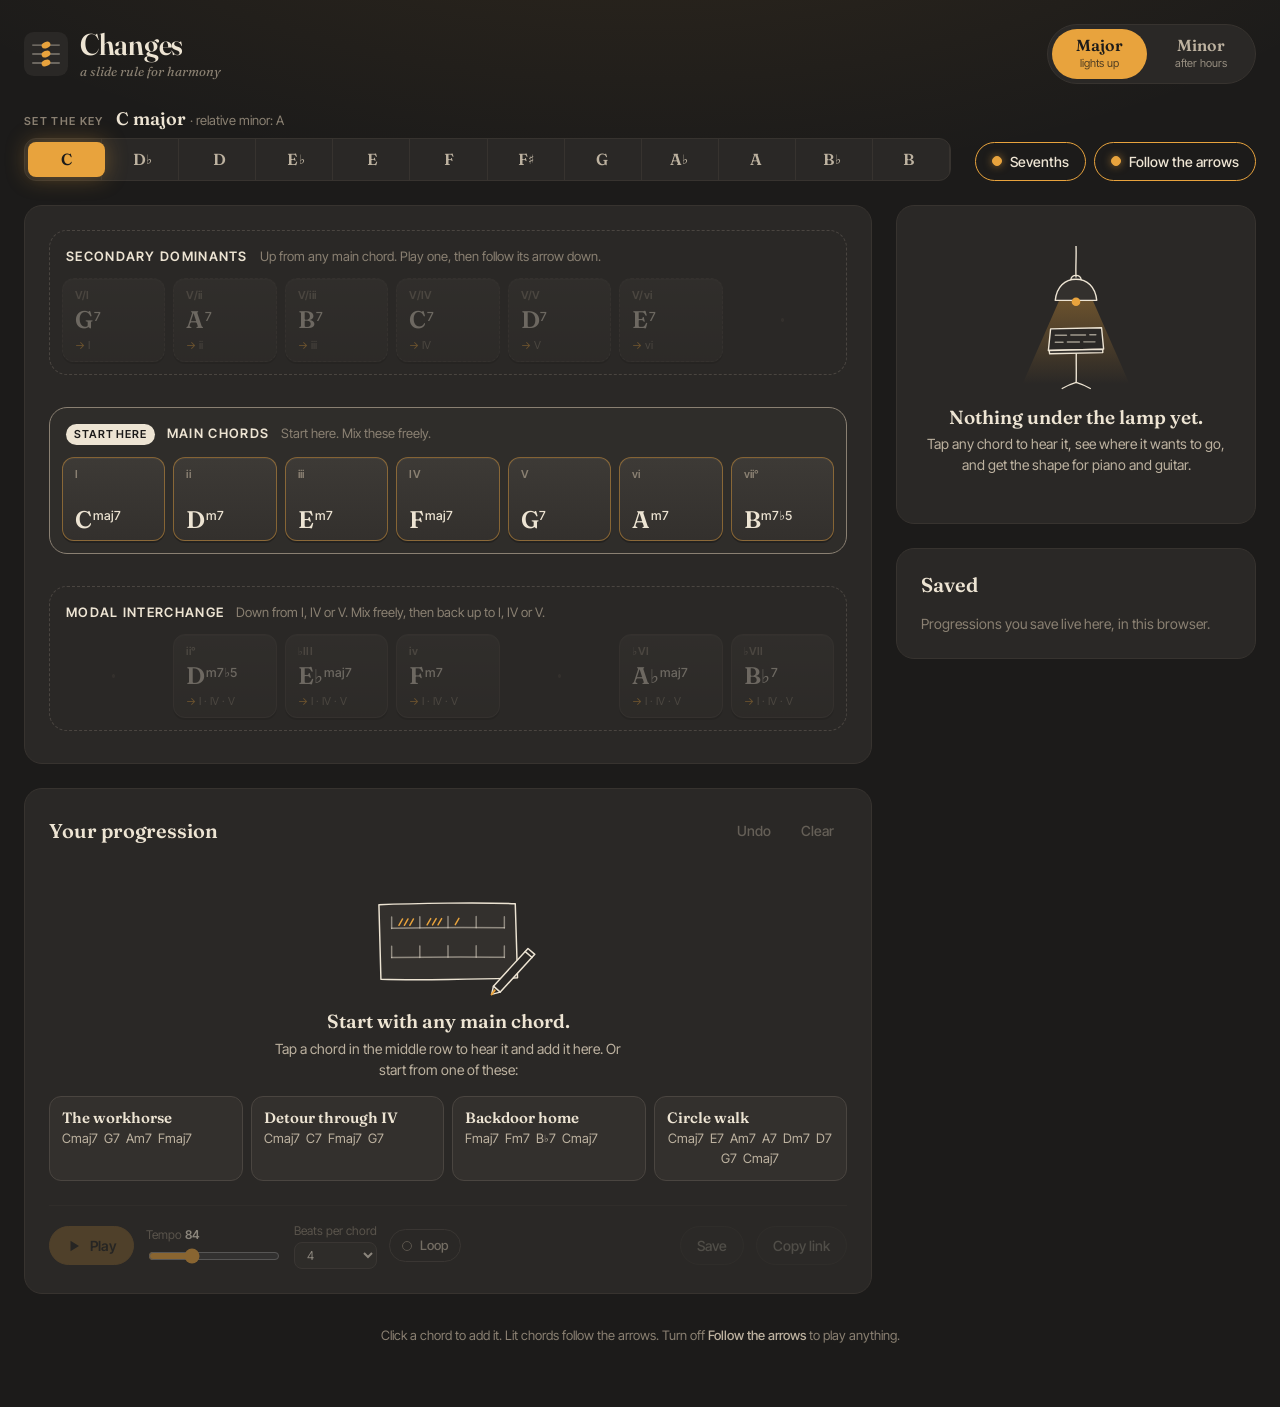
==== index.html @ 63b9fb5c "Add Changes chord progression app" ====
<!doctype html>
<html lang="en">
<head>
  <meta charset="utf-8">
  <meta name="viewport" content="width=device-width, initial-scale=1">
  <title>Changes · chord progression finder</title>
  <meta name="description" content="Pick a key, start from the main chords, and follow the arrows into secondary dominants, borrowed chords, diminished passing chords and the Neapolitan.">
  <meta name="theme-color" content="#1C1B1A">
  <meta property="og:title" content="Changes · chord progression finder">
  <meta property="og:description" content="A slide rule for harmony. Pick a key, follow the arrows, hear the progression.">
  <meta property="og:type" content="website">
  <meta property="og:image" content="icons/icon-512.png">
  <link rel="icon" href="icons/favicon.svg" type="image/svg+xml">
  <link rel="icon" href="icons/favicon-32.png" sizes="32x32" type="image/png">
  <link rel="apple-touch-icon" href="icons/apple-touch-icon.png">
  <link rel="manifest" href="manifest.webmanifest">
  <link rel="preconnect" href="https://fonts.googleapis.com">
  <link rel="preconnect" href="https://fonts.gstatic.com" crossorigin>
  <link href="https://fonts.googleapis.com/css2?family=Fraunces:opsz,wght@9..144,400;9..144,600;9..144,700&family=Inter+Tight:wght@400;500;600&display=swap" rel="stylesheet">
  <link rel="stylesheet" href="styles.css">
</head>
<body>
  <a class="skip" href="#board">Skip to the chord board</a>

  <div class="app">
    <header class="top">
      <a class="brand" href="./" aria-label="Changes, home">
        <svg class="brand-mark" viewBox="0 0 64 64" aria-hidden="true">
          <rect width="64" height="64" rx="14" fill="var(--surface)"/>
          <path d="M12 19H52M12 32H52M12 45H52" stroke="var(--ink)" stroke-width="2" opacity=".45"/>
          <g fill="var(--accent)">
            <ellipse cx="32" cy="45" rx="6.6" ry="4.6" transform="rotate(-22 32 45)"/>
            <ellipse cx="32" cy="32" rx="6.6" ry="4.6" transform="rotate(-22 32 32)"/>
            <ellipse cx="32" cy="19" rx="6.6" ry="4.6" transform="rotate(-22 32 19)"/>
          </g>
        </svg>
        <span class="brand-text">
          <span class="brand-name">Changes</span>
          <span class="brand-tag">a slide rule for harmony</span>
        </span>
      </a>

      <div class="mode" role="radiogroup" aria-label="Mode" id="modeSwitch">
        <button class="mode-btn" role="radio" data-mode="major">
          <span class="mode-name">Major</span><span class="mode-sub">lights up</span>
        </button>
        <button class="mode-btn" role="radio" data-mode="minor">
          <span class="mode-name">Minor</span><span class="mode-sub">after hours</span>
        </button>
      </div>
    </header>

    <section class="controls" aria-label="Key and options">
      <div class="keybar">
        <div class="keybar-head">
          <span class="eyebrow">Set the key</span>
          <span class="key-now" id="keyNow"></span>
        </div>
        <div class="keystrip" id="keyStrip" role="radiogroup" aria-label="Key"></div>
      </div>
      <div class="toggles">
        <button class="toggle" id="optSevenths" aria-pressed="true">
          <span class="toggle-dot" aria-hidden="true"></span>Sevenths
        </button>
        <button class="toggle" id="optGuided" aria-pressed="true">
          <span class="toggle-dot" aria-hidden="true"></span>Follow the arrows
        </button>
      </div>
    </section>

    <main class="layout">
      <div class="col-main">
        <section class="card board-card" aria-labelledby="boardTitle">
          <h2 class="sr-only" id="boardTitle">Chord board</h2>
          <div class="board" id="board" tabindex="-1">
            <div class="lanes" id="lanes"></div>
            <svg class="arrows" id="arrows" aria-hidden="true">
              <defs>
                <marker id="head" viewBox="0 0 10 10" refX="8" refY="5" markerWidth="7" markerHeight="7" orient="auto-start-reverse">
                  <path d="M1 1.5 L8.5 5 L1 8.5" fill="none" stroke="context-stroke" stroke-width="1.6" stroke-linecap="round" stroke-linejoin="round"/>
                </marker>
              </defs>
              <g id="arrowPaths"></g>
            </svg>
          </div>
        </section>

        <section class="card prog-card" aria-labelledby="progTitle">
          <div class="card-head">
            <h2 class="card-title" id="progTitle">Your progression</h2>
            <div class="prog-tools">
              <button class="btn btn-quiet" id="undoBtn" type="button">Undo</button>
              <button class="btn btn-quiet" id="clearBtn" type="button">Clear</button>
            </div>
          </div>

          <ol class="prog" id="prog" aria-label="Chords in order"></ol>

          <div class="prog-empty" id="progEmpty">
            <svg class="spot" viewBox="0 0 220 120" aria-hidden="true">
              <g fill="none" stroke="var(--ink)" stroke-width="1.6" stroke-linecap="round" stroke-linejoin="round">
                <path d="M34 18.5 C70 16.8 150 15.6 184 17.4 L186.5 98.8 C150 100.6 70 101.4 36.2 100.4 Z" fill="var(--surface-2)"/>
                <path d="M48 44.2 C90 43.4 140 43.2 172 43.8" opacity=".5"/>
                <path d="M48 76.4 C90 75.8 140 75.6 172 76.2" opacity=".5"/>
                <path d="M48 32 V44.5 M79 31.6 V44 M110 31.4 V43.8 M141 31.4 V43.8 M172 31.6 V44" opacity=".5"/>
                <path d="M48 64 V76.6 M79 63.8 V76.4 M110 63.6 V76.2 M141 63.6 V76.2 M172 63.8 V76.4" opacity=".5"/>
                <path d="M56 41 L60 34 M62 41 L66 34 M68 41 L72 34" stroke="var(--accent)"/>
                <path d="M87 40.6 L91 33.6 M93 40.6 L97 33.6 M99 40.6 L103 33.6" stroke="var(--accent)"/>
                <path d="M118 40.4 L122 33.4" stroke="var(--accent)"/>
                <path d="M160 108 L198 66.5 L205.5 73 L167.5 114.5 L158 117 Z" fill="var(--surface)"/>
                <path d="M160 108 L167.5 114.5 M195 70 L202.5 76.4"/>
                <path d="M158 117 L161.4 112.6" stroke="var(--accent)" stroke-width="2.2"/>
              </g>
            </svg>
            <p class="empty-title">Start with any main chord.</p>
            <p class="empty-copy">Tap a chord in the middle row to hear it and add it here. Or start from one of these:</p>
            <div class="examples" id="examples"></div>
          </div>

          <div class="transport" id="transport">
            <button class="btn btn-primary" id="playBtn" type="button" aria-pressed="false">
              <svg class="icon icon-play" viewBox="0 0 16 16" aria-hidden="true"><path d="M4.5 2.8 L13 8 L4.5 13.2 Z" fill="currentColor"/></svg>
              <svg class="icon icon-stop" viewBox="0 0 16 16" aria-hidden="true"><rect x="3.5" y="3.5" width="9" height="9" rx="1.5" fill="currentColor"/></svg>
              <span class="play-label">Play</span>
            </button>
            <label class="field field-tempo">
              <span class="field-label">Tempo <output id="tempoOut">84</output></span>
              <input type="range" id="tempo" min="50" max="160" step="2" value="84">
            </label>
            <label class="field">
              <span class="field-label">Beats per chord</span>
              <select id="beats">
                <option value="1">1</option>
                <option value="2">2</option>
                <option value="4" selected>4</option>
              </select>
            </label>
            <button class="toggle toggle-small" id="loopBtn" aria-pressed="false"><span class="toggle-dot" aria-hidden="true"></span>Loop</button>
            <span class="transport-spacer"></span>
            <button class="btn" id="saveBtn" type="button">Save</button>
            <button class="btn" id="shareBtn" type="button">Copy link</button>
          </div>

          <form class="saveform" id="saveForm" hidden>
            <label class="sr-only" for="saveName">Name this progression</label>
            <input id="saveName" type="text" maxlength="48" placeholder="Name it, like Verse idea" autocomplete="off">
            <button class="btn btn-primary" type="submit">Save it</button>
            <button class="btn btn-quiet" type="button" id="saveCancel">Cancel</button>
          </form>
        </section>
      </div>

      <aside class="col-side">
        <section class="card detail" id="detail" aria-live="polite" aria-labelledby="detailTitle">
          <h2 class="sr-only" id="detailTitle">Chord details</h2>
          <div class="detail-empty" id="detailEmpty">
            <svg class="spot spot-lamp" viewBox="0 0 220 170" aria-hidden="true">
              <defs>
                <linearGradient id="cone" x1="0" y1="0" x2="0" y2="1">
                  <stop offset="0" stop-color="var(--accent)" stop-opacity=".34"/>
                  <stop offset="1" stop-color="var(--accent)" stop-opacity="0"/>
                </linearGradient>
              </defs>
              <path d="M90.5 63 L48 160 H172 L129.5 63 Z" fill="url(#cone)"/>
              <g fill="none" stroke="var(--ink)" stroke-width="1.6" stroke-linecap="round" stroke-linejoin="round">
                <path d="M110 0 C110.6 12 109.4 24 110 36"/>
                <path d="M86 63 C87.5 47 97 38.5 110 38.5 C123 38.5 132.5 47 134 63 Z" fill="var(--surface-2)"/>
                <path d="M104 38.8 C104.5 35.6 106.8 34 110 34 C113.2 34 115.5 35.6 116 38.8"/>
                <path d="M78 121 L142 119.4 L139.6 94.6 L80.6 96 Z" fill="var(--surface)"/>
                <path d="M86 103.4 H99 M104 103 H121 M126 102.8 H133" opacity=".6"/>
                <path d="M86 111.4 H95 M100 111.2 H114 M119 111 H132" opacity=".6"/>
                <path d="M110.4 121 C110 133 110.6 146 110.2 158"/>
                <path d="M94 165 C100 161.6 105 159.6 110.2 158 C115.4 159.6 120.4 161.6 126.6 165"/>
                <path d="M79 121 L141 119.6 L141 123.4 L79.4 124.8 Z" fill="var(--surface-2)"/>
              </g>
              <circle cx="110" cy="64.5" r="5" fill="var(--accent)"/>
            </svg>
            <p class="empty-title">Nothing under the lamp yet.</p>
            <p class="empty-copy">Tap any chord to hear it, see where it wants to go, and get the shape for piano and guitar.</p>
          </div>
          <div class="detail-body" id="detailBody" hidden></div>
        </section>

        <section class="card saved" aria-labelledby="savedTitle">
          <div class="card-head">
            <h2 class="card-title" id="savedTitle">Saved</h2>
          </div>
          <ul class="saved-list" id="savedList"></ul>
          <p class="saved-empty" id="savedEmpty">Progressions you save live here, in this browser.</p>
        </section>
      </aside>
    </main>

    <footer class="foot">
      <p>Click a chord to add it. Lit chords follow the arrows. Turn off <em>Follow the arrows</em> to play anything.</p>
    </footer>
  </div>

  <div class="toast" id="toast" role="status" aria-live="polite" hidden>
    <span id="toastMsg"></span>
    <button class="toast-action" id="toastAction" type="button" hidden></button>
  </div>

  <script src="theory.js"></script>
  <script src="audio.js"></script>
  <script src="app.js"></script>
</body>
</html>
---- styles.css ----
/* Changes: Night Session. Charcoal, cream line work, one amber lamp. */

:root {
  --ground: #1C1B1A;
  --surface: #2A2826;
  --surface-2: #33302D;
  --surface-3: #3D3A36;
  --line: #4A4540;
  --line-soft: #37332F;
  --ink: #EDE4D3;
  --ink-2: #BDB2A0;
  --ink-3: #8A8072;
  --accent: #E8A33D;
  --accent-soft: rgba(232, 163, 61, 0.14);
  --accent-ink: #1C1B1A;
  --warn: #E07A55;

  --display: 'Fraunces', 'Iowan Old Style', Georgia, serif;
  --body: 'Inter Tight', system-ui, -apple-system, 'Segoe UI', sans-serif;

  --s1: 4px; --s2: 8px; --s3: 12px; --s4: 16px; --s5: 24px; --s6: 32px; --s7: 48px; --s8: 64px;
  --r-sm: 8px; --r-md: 12px; --r-lg: 18px;
  --ease: cubic-bezier(.2, .7, .2, 1);

  color-scheme: dark;
}

* { box-sizing: border-box; }
html { -webkit-text-size-adjust: 100%; }
body {
  margin: 0;
  min-height: 100vh;
  background:
    radial-gradient(1200px 520px at 50% -180px, rgba(232, 163, 61, 0.10), transparent 70%),
    var(--ground);
  color: var(--ink);
  font: 400 15px/1.5 var(--body);
  -webkit-font-smoothing: antialiased;
}

button, input, select { font: inherit; color: inherit; }
button { cursor: pointer; }
button:disabled { cursor: default; }
:focus-visible { outline: 2px solid var(--accent); outline-offset: 2px; }

.sr-only {
  position: absolute; width: 1px; height: 1px; padding: 0; margin: -1px;
  overflow: hidden; clip: rect(0 0 0 0); white-space: nowrap; border: 0;
}
.skip {
  position: absolute; left: var(--s4); top: -60px; z-index: 50;
  background: var(--accent); color: var(--accent-ink);
  padding: var(--s2) var(--s4); border-radius: var(--r-sm); text-decoration: none; font-weight: 600;
}
.skip:focus { top: var(--s4); }

.acc {
  display: inline-block; width: .5em; text-align: center;
  font-size: .8em; font-family: 'Apple Symbols', 'Segoe UI Symbol', 'Noto Sans Symbols 2', var(--display);
  font-weight: 400; vertical-align: .08em;
}
.eyebrow {
  margin: 0; font-size: 11px; font-weight: 600; letter-spacing: .12em; text-transform: uppercase; color: var(--ink-3);
}
.muted { color: var(--ink-3); }

/* ---------- frame ---------- */

.app {
  max-width: 1280px;
  margin: 0 auto;
  padding: var(--s5) var(--s5) var(--s7);
}

.top {
  display: flex; align-items: center; justify-content: space-between; gap: var(--s4);
  padding-bottom: var(--s5);
}
.brand { display: flex; align-items: center; gap: var(--s3); color: inherit; text-decoration: none; border-radius: var(--r-md); }
.brand-mark { width: 44px; height: 44px; flex: none; }
.brand-text { display: flex; flex-direction: column; line-height: 1.1; }
.brand-name { font: 600 30px/1 var(--display); letter-spacing: -.01em; font-variation-settings: 'opsz' 96; }
.brand-tag { font-size: 13px; color: var(--ink-3); margin-top: var(--s1); font-style: italic; font-family: var(--display); }

.mode {
  display: inline-flex; padding: var(--s1); gap: var(--s1);
  background: var(--surface); border: 1px solid var(--line-soft); border-radius: 999px;
}
.mode-btn {
  display: flex; flex-direction: column; align-items: center;
  border: 0; background: transparent; padding: var(--s2) var(--s5); border-radius: 999px;
  transition: background .2s var(--ease), color .2s var(--ease);
  color: var(--ink-2);
}
.mode-btn:hover { color: var(--ink); background: var(--surface-2); }
.mode-btn[aria-checked="true"] { background: var(--accent); color: var(--accent-ink); }
.mode-name { font: 600 16px/1.1 var(--display); }
.mode-sub { font-size: 11px; opacity: .75; }

/* ---------- controls ---------- */

.controls {
  display: flex; align-items: flex-end; justify-content: space-between; gap: var(--s5); flex-wrap: wrap;
  padding-bottom: var(--s5);
}
.keybar { flex: 1 1 520px; min-width: 0; }
.keybar-head { display: flex; align-items: baseline; gap: var(--s3); margin-bottom: var(--s2); flex-wrap: wrap; }
.key-now { font: 600 18px/1.2 var(--display); }
.key-rel { font: 400 13px var(--body); color: var(--ink-3); }

.keystrip {
  position: relative;
  display: grid; grid-template-columns: repeat(12, minmax(0, 1fr));
  background: var(--surface); border: 1px solid var(--line-soft); border-radius: var(--r-md);
  padding: 3px;
  background-image: repeating-linear-gradient(90deg, transparent 0 calc(100% / 12 - 1px), var(--line-soft) calc(100% / 12 - 1px) calc(100% / 12));
}
.key {
  position: relative; z-index: 1;
  border: 0; background: transparent; padding: var(--s2) 0; border-radius: var(--r-sm);
  font: 600 16px/1.2 var(--display); color: var(--ink-2);
  transition: color .2s var(--ease);
}
.key:hover { color: var(--ink); }
.key[aria-checked="true"] { color: var(--accent-ink); }
.key-marker {
  position: absolute; left: 0; top: 3px; bottom: 3px; z-index: 0;
  background: var(--accent); border-radius: var(--r-sm);
  box-shadow: 0 0 22px rgba(232, 163, 61, .35);
}
.keystrip.is-ready .key-marker { transition: transform .32s var(--ease), width .32s var(--ease); }

.toggles { display: flex; gap: var(--s2); flex-wrap: wrap; }
.toggle {
  display: inline-flex; align-items: center; gap: var(--s2);
  border: 1px solid var(--line); background: transparent; color: var(--ink-2);
  padding: var(--s2) var(--s4); border-radius: 999px; font-size: 14px; font-weight: 500;
  transition: border-color .2s var(--ease), color .2s var(--ease), background .2s var(--ease);
}
.toggle:hover { color: var(--ink); border-color: var(--ink-3); }
.toggle:active { transform: translateY(1px); }
.toggle-dot {
  width: 10px; height: 10px; border-radius: 50%; border: 1.5px solid var(--ink-3);
  transition: background .2s var(--ease), border-color .2s var(--ease), box-shadow .2s var(--ease);
}
.toggle[aria-pressed="true"] { color: var(--ink); border-color: var(--accent); }
.toggle[aria-pressed="true"] .toggle-dot { background: var(--accent); border-color: var(--accent); box-shadow: 0 0 8px rgba(232, 163, 61, .6); }
.toggle-small { padding: 6px var(--s3); font-size: 13px; }

/* ---------- layout ---------- */

.layout {
  display: grid; grid-template-columns: minmax(0, 1fr) 360px; gap: var(--s5); align-items: start;
}
.col-main, .col-side { display: grid; gap: var(--s5); min-width: 0; }
.col-side { position: sticky; top: var(--s5); }

.card {
  background: var(--surface);
  border: 1px solid var(--line-soft);
  border-radius: var(--r-lg);
  padding: var(--s5);
}
.card-head { display: flex; align-items: center; justify-content: space-between; gap: var(--s3); margin-bottom: var(--s4); }
.card-title { margin: 0; font: 600 20px/1.2 var(--display); }

/* ---------- board ---------- */

.board-card { padding: var(--s5) var(--s5) var(--s6); }
.board { position: relative; outline: none; }
.lanes { display: grid; gap: var(--s6); }
.arrows {
  position: absolute; inset: 0; width: 100%; height: 100%; pointer-events: none; overflow: visible;
}
.arrow { fill: none; stroke-width: 1.6; stroke-linecap: round; }
.arrow.is-live { stroke: var(--accent); filter: drop-shadow(0 0 4px rgba(232, 163, 61, .45)); }
.arrow.is-hint { stroke: var(--ink-2); stroke-dasharray: 4 5; opacity: .85; }

.lane {
  position: relative;
  border: 1px dashed var(--line);
  border-radius: var(--r-lg);
  padding: var(--s4) var(--s3) var(--s3);
}
.lane--mid { border: 1.5px solid var(--ink-3); background: rgba(237, 228, 211, .025); }
.lane-head { display: flex; align-items: baseline; gap: var(--s3); flex-wrap: wrap; padding: 0 var(--s1) var(--s3); }
.lane-title { margin: 0; font: 600 13px/1.2 var(--body); letter-spacing: .1em; text-transform: uppercase; color: var(--ink); }
.lane-hint { margin: 0; font-size: 13px; color: var(--ink-3); }
.badge {
  font-size: 11px; font-weight: 600; letter-spacing: .08em; text-transform: uppercase;
  background: var(--ink); color: var(--ground); padding: 2px var(--s2); border-radius: 999px;
}

.lane-grid { display: grid; grid-template-columns: repeat(7, minmax(0, 1fr)); gap: var(--s2); grid-auto-flow: dense; }
.slot { min-height: 84px; border-radius: var(--r-md); background: radial-gradient(circle at 50% 50%, var(--line-soft) 1.5px, transparent 2px); opacity: .7; }

.tile {
  position: relative; min-height: 84px; min-width: 0;
  display: flex; flex-direction: column; align-items: flex-start; justify-content: space-between;
  gap: var(--s1);
  padding: var(--s2) var(--s2) var(--s2) var(--s3);
  border-radius: var(--r-md);
  border: 1px solid var(--line);
  background: linear-gradient(180deg, var(--surface-3), var(--surface-2));
  box-shadow: inset 0 1px 0 rgba(255, 255, 255, .04), 0 2px 0 rgba(0, 0, 0, .25);
  text-align: left;
  transition: transform .15s var(--ease), border-color .2s var(--ease), opacity .25s var(--ease), box-shadow .2s var(--ease), background .2s var(--ease);
}
.tile:hover { border-color: var(--ink-3); transform: translateY(-1px); }
.tile:active { transform: translateY(1px); box-shadow: inset 0 1px 0 rgba(255, 255, 255, .04); }
.tile--secdom, .tile--n6 { border-style: dashed; }
.tile.is-off { opacity: .34; }
.tile.is-off:hover { opacity: .6; transform: none; }
.tile.is-on { border-color: rgba(232, 163, 61, .45); }
.tile.is-on:hover { border-color: var(--accent); box-shadow: 0 0 0 1px var(--accent), 0 6px 18px rgba(232, 163, 61, .12); }
.tile.is-last { background: linear-gradient(180deg, #4A3A22, #3B2F1E); border-color: var(--accent); }
.tile.is-selected { box-shadow: 0 0 0 2px var(--ink); }
.tile.is-sounding { background: var(--accent); border-color: var(--accent); color: var(--accent-ink); box-shadow: 0 0 26px rgba(232, 163, 61, .5); opacity: 1; }
.tile.is-sounding .tile-num, .tile.is-sounding .tile-to { color: var(--accent-ink); }

.tile-num { font-size: 11px; font-weight: 600; color: var(--ink-3); letter-spacing: .02em; white-space: nowrap; }
.tile-name { font: 600 24px/1 var(--display); letter-spacing: -.01em; white-space: nowrap; }
.tile-to { font-size: 11px; color: var(--ink-3); white-space: nowrap; overflow: hidden; text-overflow: ellipsis; max-width: 100%; }
.tile-arrow { color: var(--accent); }
.tile.is-sounding .tile-arrow { color: var(--accent-ink); }

.cn-q { font: 500 .52em/1 var(--body); margin-left: .08em; vertical-align: .62em; letter-spacing: 0; }
.cn-bass { font-size: .62em; margin-left: .04em; color: inherit; opacity: .85; }

/* ---------- progression ---------- */

.prog-tools { display: flex; gap: var(--s1); }
.prog {
  list-style: none; margin: 0 0 var(--s4); padding: 0;
  display: flex; flex-wrap: wrap; gap: var(--s2);
  counter-reset: bar;
}
.chip-wrap { position: relative; display: flex; }
.chip {
  display: flex; flex-direction: column; align-items: flex-start; gap: 2px;
  min-width: 76px; padding: var(--s2) var(--s6) var(--s2) var(--s3);
  border-radius: var(--r-md); border: 1px solid var(--line);
  background: var(--surface-2);
  transition: border-color .2s var(--ease), background .2s var(--ease), transform .15s var(--ease);
  animation: drop .28s var(--ease) both;
}
@keyframes drop { from { opacity: 0; transform: translateY(-6px); } to { opacity: 1; transform: none; } }
.chip:hover { border-color: var(--ink-3); }
.chip:active { transform: translateY(1px); }
.chip--secdom, .chip--n6 { border-style: dashed; }
.chip.is-selected { border-color: var(--ink); }
.chip.is-broken { border-color: var(--warn); }
.chip.is-broken .chip-num::after { content: ' · off the arrows'; color: var(--warn); }
.chip.is-sounding { background: var(--accent); border-color: var(--accent); color: var(--accent-ink); }
.chip.is-sounding .chip-num { color: var(--accent-ink); }
.chip-name { font: 600 20px/1.05 var(--display); white-space: nowrap; }
.chip-num { font-size: 11px; color: var(--ink-3); white-space: nowrap; }
.chip-x {
  position: absolute; right: 4px; top: 4px;
  width: 24px; height: 24px; display: grid; place-items: center;
  border: 0; border-radius: 50%; background: transparent; color: var(--ink-3);
  transition: background .2s var(--ease), color .2s var(--ease);
}
.chip-x svg { width: 12px; height: 12px; }
.chip-x:hover { background: var(--surface-3); color: var(--ink); }
.chip.is-sounding + .chip-x { color: var(--accent-ink); }

.prog-empty { text-align: center; padding: var(--s2) 0 var(--s5); }
.spot { width: 200px; max-width: 70%; height: auto; display: block; margin: 0 auto var(--s3); }
.empty-title { margin: 0 0 var(--s1); font: 600 19px/1.3 var(--display); }
.empty-copy { margin: 0 auto var(--s4); max-width: 46ch; color: var(--ink-2); font-size: 14px; }
.examples { display: grid; grid-template-columns: repeat(auto-fit, minmax(170px, 1fr)); gap: var(--s2); text-align: left; }
.example {
  display: flex; flex-direction: column; gap: 2px;
  padding: var(--s3); border-radius: var(--r-md);
  border: 1px solid var(--line); background: var(--surface-2);
  transition: border-color .2s var(--ease), transform .15s var(--ease);
}
.example:hover { border-color: var(--accent); }
.example:active { transform: translateY(1px); }
.example-name { font: 600 15px/1.2 var(--display); }
.example-chords { font-size: 13px; color: var(--ink-2); white-space: pre-wrap; }

.transport {
  display: flex; align-items: center; gap: var(--s3); flex-wrap: wrap;
  padding-top: var(--s4); border-top: 1px solid var(--line-soft);
}
.transport.is-empty { opacity: .5; }
.transport-spacer { flex: 1; }
.field { display: flex; flex-direction: column; gap: 2px; font-size: 12px; color: var(--ink-3); }
.field-label output { color: var(--ink); font-weight: 600; }
.field-tempo input { width: 132px; }
input[type="range"] { accent-color: var(--accent); }
select {
  background: var(--surface-2); border: 1px solid var(--line); border-radius: var(--r-sm);
  padding: 4px var(--s2); color: var(--ink);
}
select:hover { border-color: var(--ink-3); }

.btn {
  display: inline-flex; align-items: center; gap: var(--s2);
  border: 1px solid var(--line); background: var(--surface-2); color: var(--ink);
  padding: var(--s2) var(--s4); border-radius: 999px; font-size: 14px; font-weight: 500;
  transition: border-color .2s var(--ease), background .2s var(--ease), transform .15s var(--ease), opacity .2s;
}
.btn:hover:not(:disabled) { border-color: var(--ink-3); background: var(--surface-3); }
.btn:active:not(:disabled) { transform: translateY(1px); }
.btn:disabled { opacity: .4; }
.btn-primary { background: var(--accent); border-color: var(--accent); color: var(--accent-ink); font-weight: 600; }
.btn-primary:hover:not(:disabled) { background: #F0B04F; border-color: #F0B04F; }
.btn-quiet { background: transparent; border-color: transparent; color: var(--ink-2); padding: 6px var(--s3); }
.btn-quiet:hover:not(:disabled) { background: var(--surface-2); border-color: transparent; color: var(--ink); }
.btn-tiny { padding: 0 var(--s2); font-size: 18px; line-height: 26px; }
.btn-round { width: 44px; height: 44px; padding: 0; justify-content: center; border-radius: 50%; background: var(--accent); border-color: var(--accent); color: var(--accent-ink); flex: none; }
.btn-round:hover:not(:disabled) { background: #F0B04F; border-color: #F0B04F; }
.icon { width: 16px; height: 16px; }
#playBtn .icon-stop { display: none; }
#playBtn[aria-pressed="true"] .icon-stop { display: block; }
#playBtn[aria-pressed="true"] .icon-play { display: none; }

.saveform { display: flex; gap: var(--s2); margin-top: var(--s4); flex-wrap: wrap; }
.saveform[hidden] { display: none; }
.saveform input {
  flex: 1 1 200px; min-width: 0;
  background: var(--surface-2); border: 1px solid var(--line); border-radius: 999px;
  padding: var(--s2) var(--s4); color: var(--ink);
}
.saveform input::placeholder { color: var(--ink-3); }

/* ---------- detail ---------- */

.detail { min-height: 300px; }
.detail-empty { text-align: center; padding: var(--s4) 0 var(--s2); }
.detail-empty[hidden], .detail-body[hidden] { display: none; }
.spot-lamp { width: 190px; }
.detail-body.is-fresh { animation: drop .3s var(--ease) both; }
.detail-head { display: flex; align-items: flex-start; justify-content: space-between; gap: var(--s3); }
.detail-chord { margin: var(--s1) 0 0; font: 600 52px/1 var(--display); letter-spacing: -.02em; font-variation-settings: 'opsz' 144; }
.detail-quality { margin: var(--s2) 0 0; color: var(--ink-2); font-size: 14px; }
.detail-desc { margin: var(--s4) 0; color: var(--ink-2); font-size: 14px; }
.detail-desc b { color: var(--ink); font-weight: 600; }
.notes { list-style: none; padding: 0; margin: 0 0 var(--s4); display: flex; gap: var(--s2); flex-wrap: wrap; }
.notes li {
  min-width: 38px; text-align: center; padding: var(--s1) var(--s2);
  border: 1px solid var(--line); border-radius: var(--r-sm);
  font: 600 16px/1.3 var(--display);
}
.notes li:first-child { border-color: var(--accent); color: var(--accent); }

.next { margin-bottom: var(--s4); }
.next-list { display: flex; flex-wrap: wrap; gap: var(--s2); margin-top: var(--s2); }
.next-chip {
  border: 1px solid rgba(232, 163, 61, .45); background: var(--accent-soft); border-radius: 999px;
  padding: 4px var(--s3); font: 600 15px/1.2 var(--display);
  transition: border-color .2s var(--ease), background .2s var(--ease);
}
.next-chip:hover { border-color: var(--accent); background: rgba(232, 163, 61, .22); }

.inst { padding-top: var(--s4); border-top: 1px solid var(--line-soft); margin-top: var(--s4); }
.inst-head { display: flex; align-items: center; justify-content: space-between; }
.shape-nav { display: flex; align-items: center; gap: var(--s1); font-size: 12px; color: var(--ink-3); }
.piano { width: 100%; height: auto; margin-top: var(--s2); display: block; }
.pk-w { fill: #E9E1D2; stroke: var(--ground); stroke-width: 1; }
.pk-b { fill: #151413; }
.pk-w.is-on, .pk-b.is-on { fill: var(--accent); }
.pk-w.is-bass, .pk-b.is-bass { fill: #C9783A; }
.pk-label { font: 600 7px var(--body); fill: var(--accent-ink); text-anchor: middle; }
.pk-label-b { font-size: 5.5px; }
.pk-oct { font: 500 7px var(--body); fill: var(--ink-3); }

.guitar-wrap { display: flex; align-items: center; gap: var(--s4); margin-top: var(--s2); }
.guitar { width: 170px; height: auto; flex: none; }
.gs { stroke: var(--ink-3); stroke-width: 1; }
.gf { stroke: var(--line); stroke-width: 1.2; }
.gnut { stroke: var(--ink); stroke-width: 4; stroke-linecap: round; }
.gpos { font: 600 11px var(--body); fill: var(--ink-2); }
.gdot { fill: var(--ink); }
.gdot.is-root { fill: var(--accent); }
.gopen { fill: none; stroke: var(--ink-2); stroke-width: 1.4; }
.gopen.is-root { stroke: var(--accent); }
.gmark { font: 500 12px var(--body); fill: var(--ink-3); text-anchor: middle; }
.gbarre { fill: var(--ink); opacity: .9; }
.gname { font: 500 9px var(--body); fill: var(--ink-3); text-anchor: middle; }
.tab { margin: 0; font: 600 15px/1.3 ui-monospace, 'SF Mono', Menlo, monospace; letter-spacing: .04em; color: var(--ink-2); white-space: nowrap; }

/* ---------- saved ---------- */

.saved-list { list-style: none; margin: 0; padding: 0; display: grid; gap: var(--s2); }
.saved-item { position: relative; display: flex; }
.saved-load {
  flex: 1; min-width: 0; text-align: left;
  display: flex; flex-direction: column; gap: 2px;
  padding: var(--s3) var(--s7) var(--s3) var(--s3);
  border: 1px solid var(--line); border-radius: var(--r-md); background: var(--surface-2);
  transition: border-color .2s var(--ease);
}
.saved-load:hover:not(:disabled) { border-color: var(--accent); }
.saved-name { font: 600 16px/1.2 var(--display); }
.saved-meta { font-size: 12px; color: var(--ink-3); }
.saved-chords { font-size: 13px; color: var(--ink-2); white-space: pre-wrap; overflow-wrap: anywhere; }
.saved-item .chip-x { top: 8px; right: 8px; }
.saved-empty { margin: 0; color: var(--ink-3); font-size: 14px; }
.saved-empty[hidden] { display: none; }

/* ---------- footer + toast ---------- */

.foot { margin-top: var(--s6); color: var(--ink-3); font-size: 13px; text-align: center; }
.foot em { color: var(--ink-2); font-style: normal; font-weight: 500; }

.toast {
  position: fixed; left: 50%; bottom: var(--s5); z-index: 40;
  display: flex; align-items: center; gap: var(--s3);
  max-width: min(560px, calc(100vw - 32px));
  padding: var(--s3) var(--s4);
  background: var(--ink); color: var(--ground);
  border-radius: var(--r-md); box-shadow: 0 10px 30px rgba(0, 0, 0, .45);
  font-size: 14px; font-weight: 500;
  transform: translate(-50%, 12px); opacity: 0;
  transition: transform .22s var(--ease), opacity .22s var(--ease);
}
.toast[hidden] { display: none; }
.toast.is-in { transform: translate(-50%, 0); opacity: 1; }
.toast-action {
  border: 0; background: transparent; color: #9A5A12; font-weight: 700; padding: 2px var(--s2); border-radius: var(--r-sm); white-space: nowrap;
}
.toast-action:hover { background: rgba(0, 0, 0, .07); }
.toast-action[hidden] { display: none; }

/* ---------- responsive ---------- */

@media (max-width: 1040px) {
  .layout { grid-template-columns: minmax(0, 1fr); }
  .col-side { position: static; grid-template-columns: repeat(auto-fit, minmax(300px, 1fr)); align-items: start; }
}

@media (max-width: 640px) {
  .app { padding: var(--s4) var(--s4) var(--s7); }
  .top { flex-wrap: wrap; }
  .brand-name { font-size: 26px; }
  .mode { width: 100%; }
  .mode-btn { flex: 1; padding: var(--s2) var(--s3); }
  .controls { gap: var(--s4); }
  .keybar { flex-basis: 100%; }
  .key { font-size: 13px; padding: var(--s2) 0; }
  .card { padding: var(--s4); border-radius: var(--r-md); }
  .board-card { padding: var(--s3) var(--s2) var(--s4); }
  .lanes { gap: var(--s5); }
  .lane { padding: var(--s3) var(--s1) var(--s1); border-radius: var(--r-md); }
  .lane-head { padding: 0 var(--s2) var(--s2); gap: var(--s1) var(--s2); }
  .lane-hint { font-size: 12px; flex-basis: 100%; }
  .lane-grid { gap: 3px; }
  .tile, .slot { min-height: 62px; }
  .tile { padding: 5px 3px 5px 5px; border-radius: var(--r-sm); }
  .tile-num { font-size: 9px; }
  .tile-name { font-size: 15px; }
  .tile-to { font-size: 9px; }
  .cn-q { font-size: .58em; }
  .tile.q-long .cn-q { display: block; margin: 3px 0 0; vertical-align: baseline; font-size: .62em; }
  .chip { min-width: 64px; padding-right: var(--s6); }
  .chip-name { font-size: 17px; }
  .field-tempo input { width: 110px; }
  .transport-spacer { flex-basis: 100%; height: 0; }
  .detail-chord { font-size: 44px; }
  .col-side { grid-template-columns: minmax(0, 1fr); }
}

@media (prefers-reduced-motion: reduce) {
  *, *::before, *::after { animation: none !important; transition: none !important; }
}
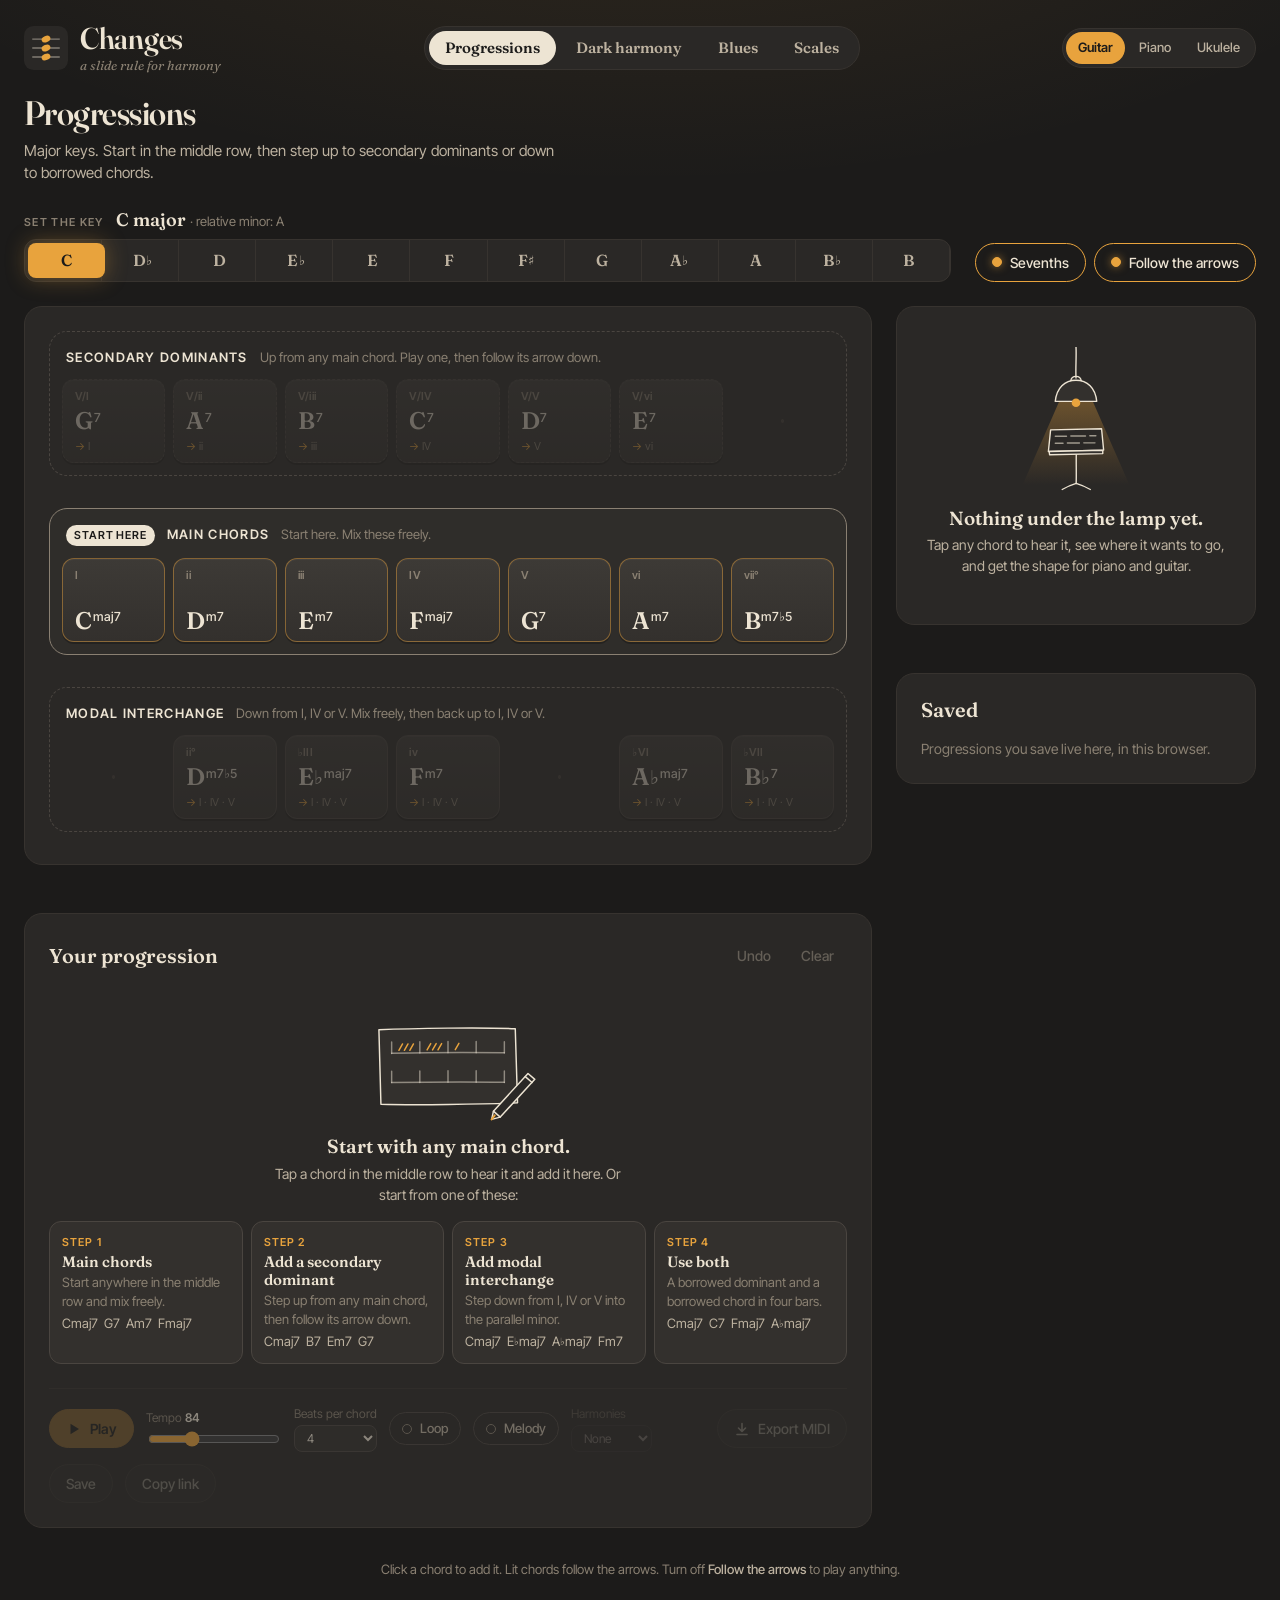
==== commit d7e45f8c: "Add Dark harmony, Blues and Scales tabs, chord-scales, melody harmonies, MIDI export" ====
--- a/index.html
+++ b/index.html
@@ -4,7 +4,7 @@
   <meta charset="utf-8">
   <meta name="viewport" content="width=device-width, initial-scale=1">
   <title>Changes · chord progression finder</title>
-  <meta name="description" content="Pick a key, start from the main chords, and follow the arrows into secondary dominants, borrowed chords, diminished passing chords and the Neapolitan.">
+  <meta name="description" content="A slide rule for harmony: chord progressions with secondary dominants, borrowed and diminished chords, the 12-bar blues, and every scale with its chords and modes. For guitar, piano and ukulele.">
   <meta name="theme-color" content="#1C1B1A">
   <meta property="og:title" content="Changes · chord progression finder">
   <meta property="og:description" content="A slide rule for harmony. Pick a key, follow the arrows, hear the progression.">
@@ -40,15 +40,27 @@
         </span>
       </a>
 
-      <div class="mode" role="radiogroup" aria-label="Mode" id="modeSwitch">
-        <button class="mode-btn" role="radio" data-mode="major">
-          <span class="mode-name">Major</span><span class="mode-sub">lights up</span>
-        </button>
-        <button class="mode-btn" role="radio" data-mode="minor">
-          <span class="mode-name">Minor</span><span class="mode-sub">after hours</span>
-        </button>
+      <nav class="tools" aria-label="Tools" id="toolNav">
+        <button class="tool-btn" data-view="progressions" aria-current="page">Progressions</button>
+        <button class="tool-btn" data-view="dark">Dark harmony</button>
+        <button class="tool-btn" data-view="blues">Blues</button>
+        <button class="tool-btn" data-view="scales">Scales</button>
+      </nav>
+
+      <div class="seg seg-inst" role="radiogroup" aria-label="Instrument" id="instSwitch">
+        <button role="radio" data-inst="guitar">Guitar</button>
+        <button role="radio" data-inst="piano">Piano</button>
+        <button role="radio" data-inst="ukulele">Ukulele</button>
       </div>
     </header>
+
+    <div class="view" id="view-progressions">
+    <div class="view-head">
+      <div>
+        <h1 class="view-title" id="progTitleMain">Progressions</h1>
+        <p class="view-sub" id="progSub">Major keys. Start in the middle row, then follow the arrows up and down.</p>
+      </div>
+    </div>
 
     <section class="controls" aria-label="Key and options">
       <div class="keybar">
@@ -136,7 +148,24 @@
               </select>
             </label>
             <button class="toggle toggle-small" id="loopBtn" aria-pressed="false"><span class="toggle-dot" aria-hidden="true"></span>Loop</button>
+            <button class="toggle toggle-small" id="melodyBtn" aria-pressed="false"><span class="toggle-dot" aria-hidden="true"></span>Melody</button>
+            <label class="field field-harm">
+              <span class="field-label">Harmonies</span>
+              <select id="harmonies" aria-describedby="harmHint">
+                <option value="0">None</option>
+                <option value="1">1 voice</option>
+                <option value="2">2 voices</option>
+                <option value="3">3 voices</option>
+                <option value="4">4 voices</option>
+                <option value="5">5 voices</option>
+              </select>
+              <span class="sr-only" id="harmHint">Turn on Melody to add harmony voices under it.</span>
+            </label>
             <span class="transport-spacer"></span>
+            <button class="btn" id="midiBtn" type="button">
+              <svg class="icon" viewBox="0 0 16 16" aria-hidden="true"><path d="M8 2.5 V10.5 M4.5 7 L8 10.5 L11.5 7 M3 13.5 H13" fill="none" stroke="currentColor" stroke-width="1.6" stroke-linecap="round" stroke-linejoin="round"/></svg>
+              Export MIDI
+            </button>
             <button class="btn" id="saveBtn" type="button">Save</button>
             <button class="btn" id="shareBtn" type="button">Copy link</button>
           </div>
@@ -194,6 +223,10 @@
     <footer class="foot">
       <p>Click a chord to add it. Lit chords follow the arrows. Turn off <em>Follow the arrows</em> to play anything.</p>
     </footer>
+    </div>
+
+    <div class="view" id="view-blues" hidden></div>
+    <div class="view" id="view-scales" hidden></div>
   </div>
 
   <div class="toast" id="toast" role="status" aria-live="polite" hidden>
@@ -203,6 +236,10 @@
 
   <script src="theory.js"></script>
   <script src="audio.js"></script>
+  <script src="midi.js"></script>
+  <script src="instruments.js"></script>
   <script src="app.js"></script>
+  <script src="blues.js"></script>
+  <script src="scales.js"></script>
 </body>
 </html>
--- a/styles.css
+++ b/styles.css
@@ -14,6 +14,8 @@
   --accent-soft: rgba(232, 163, 61, 0.14);
   --accent-ink: #1C1B1A;
   --warn: #E07A55;
+  --copper: #C9783A;
+  --blue: #86A6C4;
 
   --display: 'Fraunces', 'Iowan Old Style', Georgia, serif;
   --body: 'Inter Tight', system-ui, -apple-system, 'Segoe UI', sans-serif;
@@ -271,7 +273,7 @@
 .empty-copy { margin: 0 auto var(--s4); max-width: 46ch; color: var(--ink-2); font-size: 14px; }
 .examples { display: grid; grid-template-columns: repeat(auto-fit, minmax(170px, 1fr)); gap: var(--s2); text-align: left; }
 .example {
-  display: flex; flex-direction: column; gap: 2px;
+  display: flex; flex-direction: column; gap: 2px; text-align: left;
   padding: var(--s3); border-radius: var(--r-md);
   border: 1px solid var(--line); background: var(--surface-2);
   transition: border-color .2s var(--ease), transform .15s var(--ease);
@@ -314,9 +316,9 @@
 .btn-round { width: 44px; height: 44px; padding: 0; justify-content: center; border-radius: 50%; background: var(--accent); border-color: var(--accent); color: var(--accent-ink); flex: none; }
 .btn-round:hover:not(:disabled) { background: #F0B04F; border-color: #F0B04F; }
 .icon { width: 16px; height: 16px; }
-#playBtn .icon-stop { display: none; }
-#playBtn[aria-pressed="true"] .icon-stop { display: block; }
-#playBtn[aria-pressed="true"] .icon-play { display: none; }
+.btn .icon-stop { display: none; }
+.btn[aria-pressed="true"] .icon-stop { display: block; }
+.btn[aria-pressed="true"] .icon-play { display: none; }
 
 .saveform { display: flex; gap: var(--s2); margin-top: var(--s4); flex-wrap: wrap; }
 .saveform[hidden] { display: none; }
@@ -362,9 +364,15 @@
 .piano { width: 100%; height: auto; margin-top: var(--s2); display: block; }
 .pk-w { fill: #E9E1D2; stroke: var(--ground); stroke-width: 1; }
 .pk-b { fill: #151413; }
-.pk-w.is-on, .pk-b.is-on { fill: var(--accent); }
-.pk-w.is-bass, .pk-b.is-bass { fill: #C9783A; }
+.pk-w.is-tone, .pk-b.is-tone { fill: var(--ink-2); }
+.pk-w.is-tone { fill: #CFC2AA; }
+.pk-w.is-root, .pk-b.is-root { fill: var(--accent); }
+.pk-w.is-bass, .pk-b.is-bass { fill: var(--copper); }
+.pk-w.is-blue, .pk-b.is-blue { fill: var(--blue); }
+.pk-w.is-scale { fill: #F3DDB3; }
+.pk-b.is-scale { fill: #6A4A1C; }
 .pk-label { font: 600 7px var(--body); fill: var(--accent-ink); text-anchor: middle; }
+.pk-label-b.on-scale { fill: var(--accent); }
 .pk-label-b { font-size: 5.5px; }
 .pk-oct { font: 500 7px var(--body); fill: var(--ink-3); }
 
@@ -467,3 +475,183 @@
 @media (prefers-reduced-motion: reduce) {
   *, *::before, *::after { animation: none !important; transition: none !important; }
 }
+
+/* ---------- tools nav + shared segments ---------- */
+
+.top { flex-wrap: wrap; }
+.tools {
+  display: inline-flex; gap: var(--s1); padding: var(--s1);
+  background: var(--surface); border: 1px solid var(--line-soft); border-radius: 999px;
+}
+.tool-btn {
+  border: 0; background: transparent; color: var(--ink-2); white-space: nowrap;
+  padding: var(--s2) var(--s4); border-radius: 999px; font: 600 15px/1.2 var(--display);
+  transition: background .2s var(--ease), color .2s var(--ease);
+}
+.tool-btn:hover { color: var(--ink); background: var(--surface-2); }
+.tool-btn[aria-current="page"] { background: var(--ink); color: var(--ground); }
+
+.seg {
+  display: inline-flex; gap: 2px; padding: 3px;
+  background: var(--surface); border: 1px solid var(--line-soft); border-radius: 999px; flex-wrap: wrap;
+}
+.seg button {
+  border: 0; background: transparent; color: var(--ink-2);
+  padding: 6px var(--s3); border-radius: 999px; font-size: 13px; font-weight: 500;
+  transition: background .2s var(--ease), color .2s var(--ease);
+}
+.seg button:hover { color: var(--ink); background: var(--surface-2); }
+.seg button[aria-checked="true"] { background: var(--accent); color: var(--accent-ink); font-weight: 600; }
+.seg-small button { padding: 4px var(--s3); font-size: 12px; }
+
+.view[hidden] { display: none; }
+.view-head {
+  display: flex; align-items: flex-end; justify-content: space-between; gap: var(--s4); flex-wrap: wrap;
+  padding-bottom: var(--s5);
+}
+.view-title { margin: 0; font: 600 34px/1.05 var(--display); letter-spacing: -.015em; font-variation-settings: 'opsz' 120; }
+.view-sub { margin: var(--s2) 0 0; color: var(--ink-2); max-width: 60ch; }
+
+.card-note { margin: 0; color: var(--ink-3); font-size: 13px; }
+.card-copy { margin: calc(var(--s2) * -1) 0 var(--s4); color: var(--ink-2); font-size: 14px; }
+.card-tools { display: flex; align-items: center; gap: var(--s2); flex-wrap: wrap; }
+.card + .card, .grid-2 { margin-top: var(--s5); }
+.grid-2 { display: grid; grid-template-columns: repeat(2, minmax(0, 1fr)); gap: var(--s5); align-items: start; }
+.grid-2 .card { margin-top: 0; }
+.btn-small { font-size: 13px; padding: 4px var(--s3); }
+
+/* ---------- lesson cards ---------- */
+
+.example-step { font-size: 11px; font-weight: 600; letter-spacing: .1em; text-transform: uppercase; color: var(--accent); }
+.example-text { font-size: 13px; color: var(--ink-3); }
+
+/* ---------- scale panels ---------- */
+
+.scale-name { margin: 0; font: 600 18px/1.25 var(--display); }
+.scale-why { margin: var(--s1) 0 var(--s3); color: var(--ink-2); font-size: 13px; }
+.scale-block { padding: var(--s3) 0; border-top: 1px solid var(--line-soft); }
+.scale-block:first-child { border-top: 0; padding-top: 0; }
+.scale-block.is-active .scale-name { color: var(--accent); }
+.use-chip {
+  display: inline-block; font-size: 11px; font-weight: 600; letter-spacing: .06em; text-transform: uppercase;
+  border: 1px solid var(--line); border-radius: 999px; padding: 1px var(--s2); margin-right: var(--s1); color: var(--ink);
+}
+
+.card { min-width: 0; }
+.fb-scroll { max-width: 100%; overflow-x: auto; overscroll-behavior-x: contain; margin: 0 calc(var(--s2) * -1); padding: 0 var(--s2); }
+.fretboard { width: 100%; height: auto; display: block; }
+.fb-string { stroke: var(--ink-3); }
+.fb-fret { stroke: var(--line); stroke-width: 1.2; }
+.fb-nut { stroke: var(--ink-2); stroke-width: 4; }
+.fb-num { font: 500 9px var(--body); fill: var(--ink-3); text-anchor: middle; }
+.fb-str { font: 600 9px var(--body); fill: var(--ink-3); text-anchor: middle; }
+.fb-inlay { fill: var(--line-soft); }
+.fb-dot circle { stroke-width: 1.4; }
+.fb-dot text { font: 700 7.5px var(--body); text-anchor: middle; }
+.fb-dot.is-root circle { fill: var(--accent); stroke: var(--accent); }
+.fb-dot.is-root text { fill: var(--accent-ink); }
+.fb-dot.is-tone circle { fill: var(--ink); stroke: var(--ink); }
+.fb-dot.is-tone text { fill: var(--ground); }
+.fb-dot.is-scale circle { fill: var(--surface); stroke: var(--accent); }
+.fb-dot.is-scale text { fill: var(--accent); }
+.fb-dot.is-blue circle { fill: var(--blue); stroke: var(--blue); }
+.fb-dot.is-blue text { fill: var(--ground); }
+
+.legend { list-style: none; margin: var(--s3) 0 0; padding: 0; display: flex; flex-wrap: wrap; gap: var(--s2) var(--s4); font-size: 12px; color: var(--ink-3); }
+.legend li { display: inline-flex; align-items: center; gap: 6px; }
+.lg-dot { width: 11px; height: 11px; border-radius: 50%; border: 1.5px solid transparent; }
+.lg-dot.is-root { background: var(--accent); }
+.lg-dot.is-tone { background: var(--ink); }
+.lg-dot.is-scale { background: var(--surface); border-color: var(--accent); }
+.lg-dot.is-blue { background: var(--blue); }
+.lg-dot.is-bass { background: var(--copper); }
+
+/* ---------- blues bars ---------- */
+
+.bars {
+  list-style: none; margin: 0 0 var(--s4); padding: 0;
+  display: grid; grid-template-columns: repeat(4, minmax(0, 1fr)); gap: var(--s2);
+}
+.bar {
+  width: 100%; height: 100%; min-height: 150px; text-align: left;
+  display: grid; grid-template-columns: 1fr auto; grid-template-rows: auto auto 1fr auto; gap: 2px var(--s2);
+  padding: var(--s3); border-radius: var(--r-md); border: 1px solid var(--line);
+  background: linear-gradient(180deg, var(--surface-3), var(--surface-2));
+  transition: border-color .2s var(--ease), background .2s var(--ease), transform .15s var(--ease);
+}
+.bar:hover { border-color: var(--ink-3); }
+.bar:active { transform: translateY(1px); }
+.bar.is-selected { box-shadow: 0 0 0 2px var(--ink); }
+.bar.is-sounding { background: var(--accent); border-color: var(--accent); color: var(--accent-ink); }
+.bar.is-sounding .bar-n, .bar.is-sounding .bar-num, .bar.is-sounding .bar-scale { color: var(--accent-ink); border-color: rgba(28, 27, 26, .4); }
+.bar-n { grid-column: 2; grid-row: 1; font-size: 11px; color: var(--ink-3); }
+.bar-chord { grid-column: 1; grid-row: 1; font: 600 24px/1 var(--display); }
+.bar-num { grid-column: 1; grid-row: 2; font-size: 12px; color: var(--ink-3); }
+.bar-shape { grid-column: 1 / -1; grid-row: 3; display: flex; align-items: center; justify-content: center; min-height: 0; }
+.bar-notes { font: 600 15px var(--display); color: var(--ink-2); }
+.gbox-small { width: 88px; height: auto; }
+.gbox-small .gdot { fill: var(--ink); }
+.bar.is-sounding .gbox-small .gs, .bar.is-sounding .gbox-small .gf { stroke: rgba(28, 27, 26, .5); }
+.bar.is-sounding .gbox-small .gdot, .bar.is-sounding .gbox-small .gnut { fill: var(--accent-ink); stroke: var(--accent-ink); }
+.bar-scale {
+  grid-column: 1 / -1; grid-row: 4; justify-self: start;
+  font-size: 10px; font-weight: 600; letter-spacing: .06em; text-transform: uppercase;
+  border: 1px solid var(--line); border-radius: 999px; padding: 1px var(--s2); color: var(--ink-2);
+}
+.bar-scale.scale--majBlues { border-color: rgba(232, 163, 61, .55); color: var(--accent); }
+.bar-scale.scale--minBlues { border-color: rgba(134, 166, 196, .55); color: var(--blue); }
+
+/* ---------- harmonized table ---------- */
+
+.harm-wrap { overflow-x: auto; }
+.harm { width: 100%; border-collapse: collapse; font-size: 14px; min-width: 640px; }
+.harm th, .harm td { text-align: left; padding: var(--s2) var(--s2); border-top: 1px solid var(--line-soft); vertical-align: middle; }
+.harm thead th { border-top: 0; font-size: 11px; font-weight: 600; letter-spacing: .1em; text-transform: uppercase; color: var(--ink-3); }
+.harm tr.is-selected td, .harm tr.is-selected th { background: rgba(232, 163, 61, .06); }
+.harm-deg { font: 600 15px var(--display); color: var(--ink-2); width: 48px; }
+.harm-notes span { display: inline-block; min-width: 2.1em; color: var(--ink-3); font-family: var(--display); }
+.harm-notes span.is-root { color: var(--ink); font-weight: 600; }
+.ext {
+  border: 1px solid var(--line); background: transparent; color: var(--ink); border-radius: var(--r-sm);
+  padding: 2px var(--s2); margin-right: 4px; font-size: 13px; font-weight: 600;
+  transition: border-color .2s var(--ease), background .2s var(--ease);
+}
+.ext:hover { border-color: var(--accent); }
+.ext.is-avoid { color: var(--ink-3); font-weight: 400; border-style: dashed; }
+.mode-pick {
+  border: 1px solid transparent; background: transparent; color: var(--ink-2); border-radius: 999px;
+  padding: 3px var(--s3); font: italic 500 15px var(--display);
+  transition: border-color .2s var(--ease), color .2s var(--ease);
+}
+.mode-pick:hover { color: var(--ink); border-color: var(--line); }
+.mode-pick.is-on { color: var(--accent); border-color: var(--accent); }
+
+.flow { list-style: none; margin: var(--s4) 0 0; padding: 0; display: grid; grid-template-columns: repeat(4, minmax(0, 1fr)) auto; gap: var(--s4); align-items: start; }
+.flow > li { position: relative; }
+.flow > li:not(.flow-play):not(:nth-last-child(2))::after {
+  content: '→'; position: absolute; right: calc(var(--s4) * -0.75); top: 0; color: var(--accent);
+}
+.flow-step { display: block; font-size: 11px; font-weight: 600; letter-spacing: .1em; text-transform: uppercase; color: var(--ink-3); margin-bottom: var(--s2); }
+.flow ul { list-style: none; margin: 0; padding: 0; font: 600 16px/1.6 var(--display); }
+.flow-play { align-self: center; }
+
+@media (max-width: 1040px) {
+  .grid-2 { grid-template-columns: minmax(0, 1fr); }
+  .flow { grid-template-columns: repeat(2, minmax(0, 1fr)); }
+  .flow > li::after { display: none; }
+  .flow-play { grid-column: 1 / -1; }
+}
+
+@media (max-width: 640px) {
+  .tools { order: 3; width: 100%; }
+  .tool-btn { flex: 1; padding: var(--s2) 6px; font-size: 13px; }
+  .seg-inst { order: 2; }
+  .view-title { font-size: 28px; }
+  .bars { grid-template-columns: repeat(2, minmax(0, 1fr)); }
+  .bar { min-height: 130px; }
+  .bar-chord { font-size: 20px; }
+  .gbox-small { width: 74px; }
+}
+
+.field.is-off { opacity: .45; }
+.field select:disabled { cursor: not-allowed; }
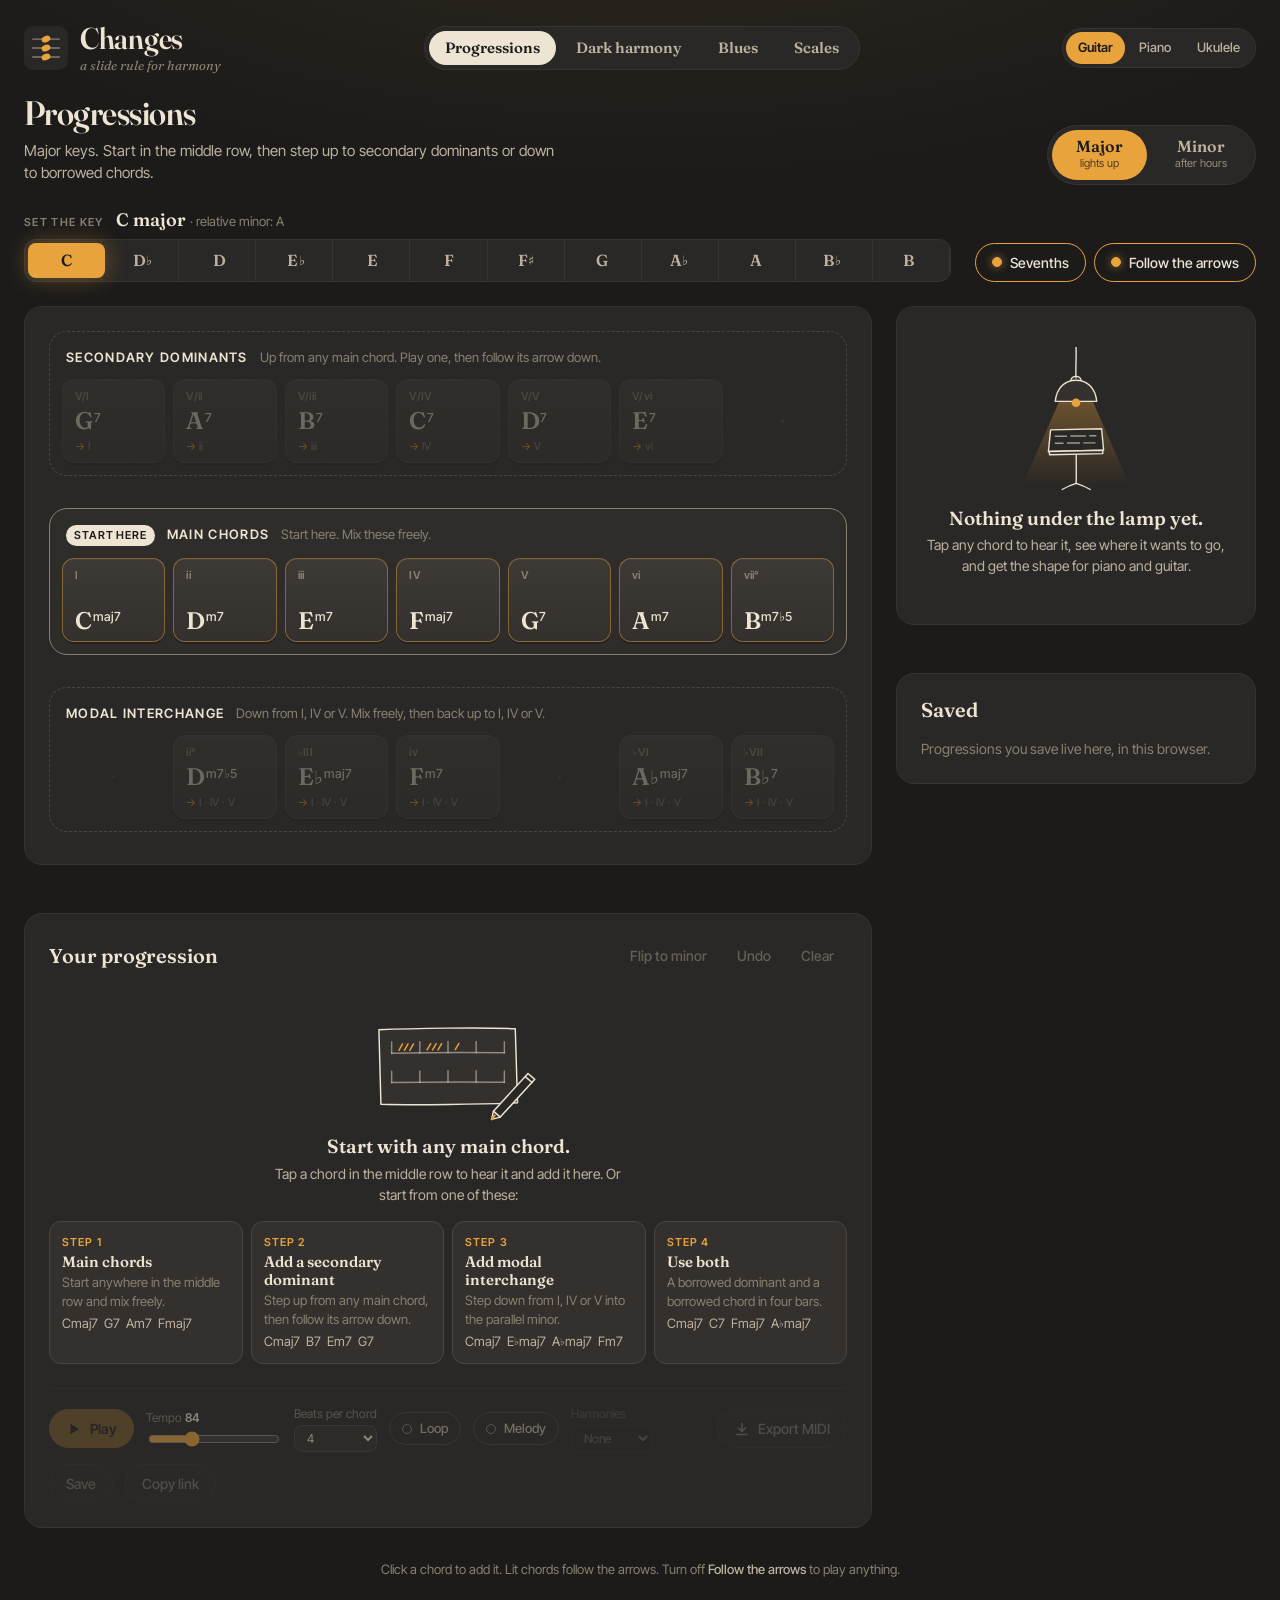
==== commit a7b1394f: "Add Major/Minor switches and progression flip - Board switch flips between Progressions and Dark har" ====
--- a/index.html
+++ b/index.html
@@ -60,6 +60,14 @@
         <h1 class="view-title" id="progTitleMain">Progressions</h1>
         <p class="view-sub" id="progSub">Major keys. Start in the middle row, then follow the arrows up and down.</p>
       </div>
+      <div class="mode" role="radiogroup" aria-label="Major or minor" id="modeSwitch">
+        <button class="mode-btn" role="radio" data-mode="major">
+          <span class="mode-name">Major</span><span class="mode-sub">lights up</span>
+        </button>
+        <button class="mode-btn" role="radio" data-mode="minor">
+          <span class="mode-name">Minor</span><span class="mode-sub">after hours</span>
+        </button>
+      </div>
     </div>
 
     <section class="controls" aria-label="Key and options">
@@ -101,6 +109,7 @@
           <div class="card-head">
             <h2 class="card-title" id="progTitle">Your progression</h2>
             <div class="prog-tools">
+              <button class="btn btn-quiet" id="flipBtn" type="button">Flip to minor</button>
               <button class="btn btn-quiet" id="undoBtn" type="button">Undo</button>
               <button class="btn btn-quiet" id="clearBtn" type="button">Clear</button>
             </div>
--- a/styles.css
+++ b/styles.css
@@ -655,3 +655,5 @@
 
 .field.is-off { opacity: .45; }
 .field select:disabled { cursor: not-allowed; }
+
+.seg[hidden] { display: none; }
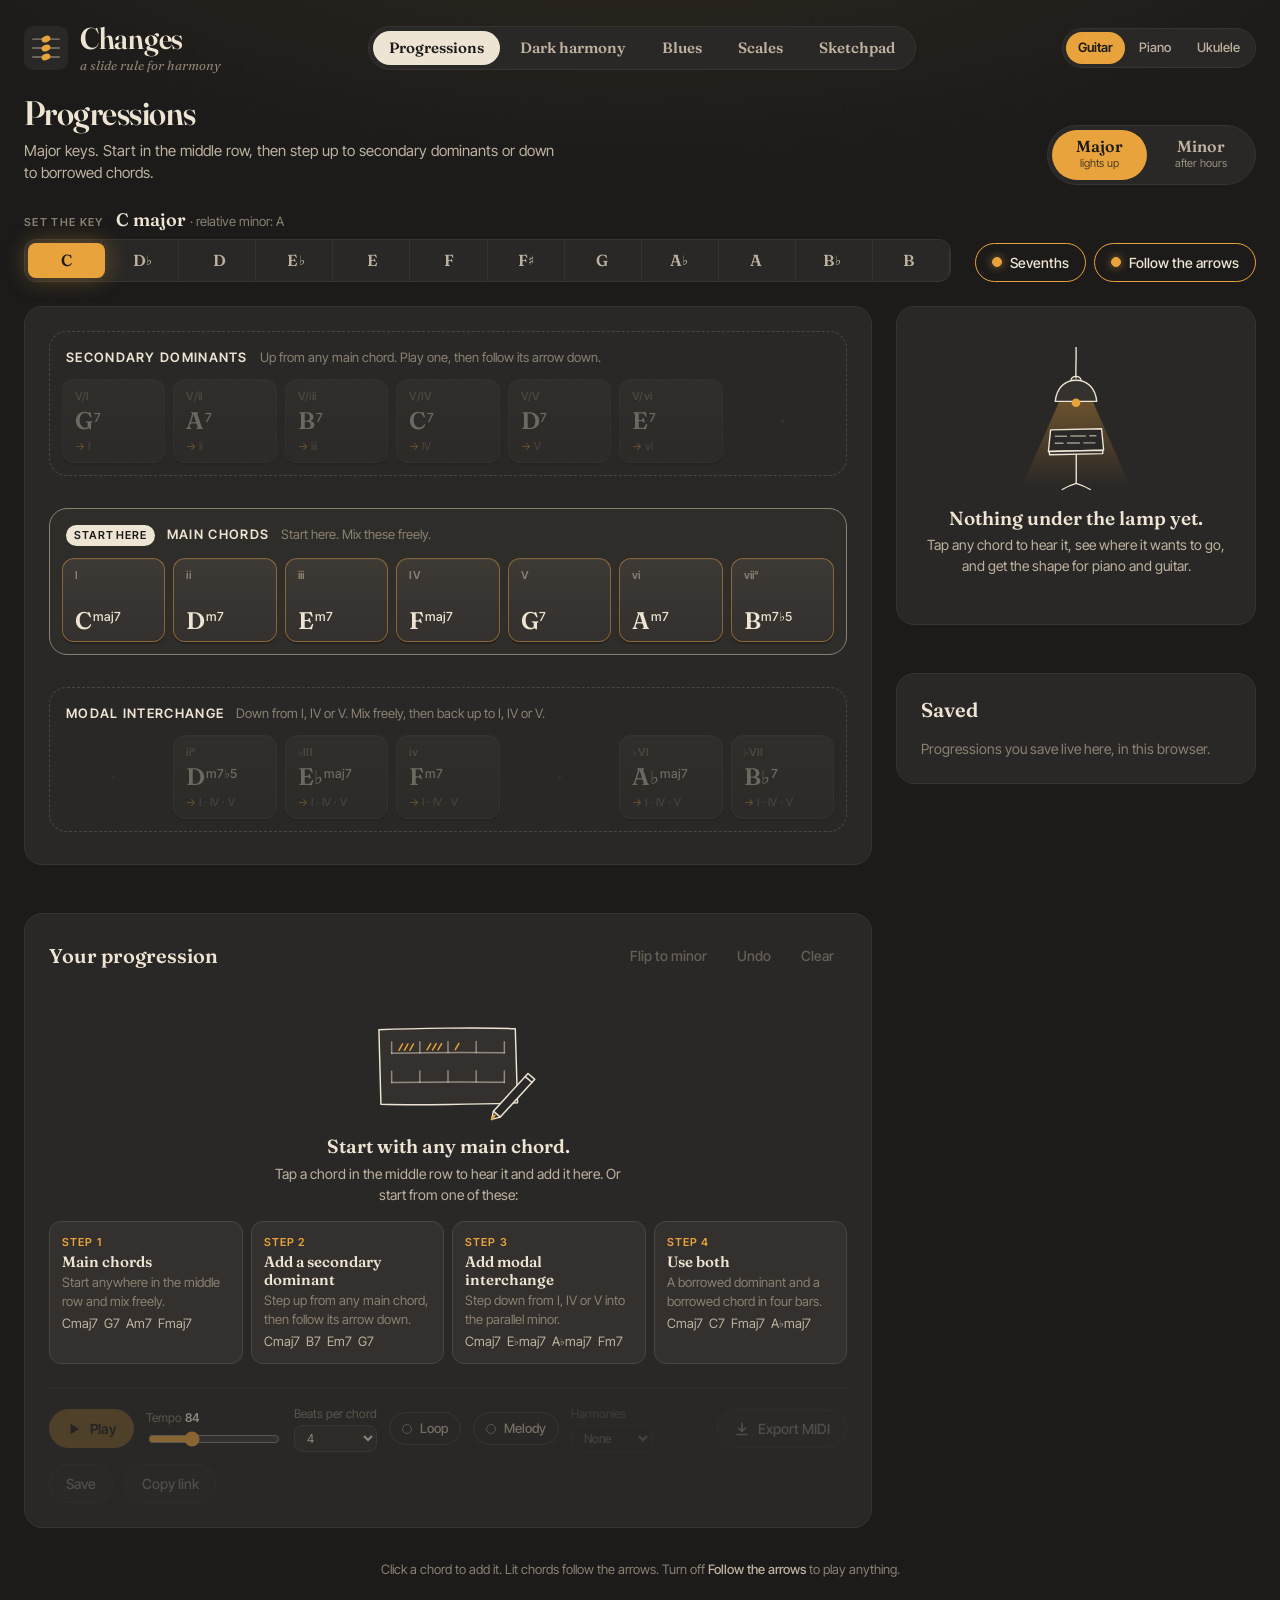
==== commit a8b6029e: "Add Sketchpad tab for free chord entry Type or pick any chords; Changes detects the key, labels each" ====
--- a/index.html
+++ b/index.html
@@ -45,6 +45,7 @@
         <button class="tool-btn" data-view="dark">Dark harmony</button>
         <button class="tool-btn" data-view="blues">Blues</button>
         <button class="tool-btn" data-view="scales">Scales</button>
+        <button class="tool-btn" data-view="sketch">Sketchpad</button>
       </nav>
 
       <div class="seg seg-inst" role="radiogroup" aria-label="Instrument" id="instSwitch">
@@ -236,6 +237,7 @@
 
     <div class="view" id="view-blues" hidden></div>
     <div class="view" id="view-scales" hidden></div>
+    <div class="view" id="view-sketch" hidden></div>
   </div>
 
   <div class="toast" id="toast" role="status" aria-live="polite" hidden>
@@ -250,5 +252,6 @@
   <script src="app.js"></script>
   <script src="blues.js"></script>
   <script src="scales.js"></script>
+  <script src="sketch.js"></script>
 </body>
 </html>
--- a/styles.css
+++ b/styles.css
@@ -657,3 +657,45 @@
 .field select:disabled { cursor: not-allowed; }
 
 .seg[hidden] { display: none; }
+
+/* ---------- sketchpad ---------- */
+
+.sk-entry { display: flex; gap: var(--s2); }
+.sk-entry input {
+  flex: 1; min-width: 0;
+  background: var(--surface-2); border: 1px solid var(--line); border-radius: 999px;
+  padding: var(--s2) var(--s4); color: var(--ink); font: 600 16px/1.4 var(--display);
+}
+.sk-entry input::placeholder { color: var(--ink-3); font-family: var(--body); font-weight: 400; font-size: 14px; }
+.sk-entry input:focus-visible { outline: 2px solid var(--accent); outline-offset: 1px; }
+.sk-entry input[aria-invalid="true"] { border-color: var(--warn); }
+.sk-hint { margin: var(--s2) 0 var(--s4); font-size: 12px; color: var(--ink-3); }
+.sk-bad { color: var(--warn); font-weight: 600; }
+.sk-builder { display: flex; align-items: center; gap: var(--s2); flex-wrap: wrap; margin-bottom: var(--s4); }
+.sk-builder select { max-width: 100%; }
+.sk-key {
+  display: flex; align-items: flex-end; justify-content: space-between; gap: var(--s3); flex-wrap: wrap;
+  padding: var(--s3) 0; border-top: 1px solid var(--line-soft); margin-bottom: var(--s3);
+}
+.sk-key-now { font: 400 18px/1.3 var(--display); color: var(--ink-2); }
+.sk-key-now b { color: var(--ink); font-weight: 600; }
+.sk-chip.is-secondary { border-style: dashed; border-color: rgba(232, 163, 61, .7); }
+.sk-chip.is-borrowed { border-color: rgba(134, 166, 196, .7); }
+.sk-chip.is-chromatic { border-color: rgba(201, 120, 58, .8); }
+.sk-chip.is-secondary .chip-num { color: var(--accent); }
+.sk-chip.is-borrowed .chip-num { color: var(--blue); }
+.sk-chip.is-chromatic .chip-num { color: var(--copper); }
+.sk-chip.is-sounding .chip-num { color: var(--accent-ink); }
+.sk-legend { margin: 0 0 var(--s4); }
+.sk-legend[hidden], .sk-key[hidden] { display: none; }
+.lg-chip { width: 16px; height: 11px; border-radius: 3px; border: 1.5px solid var(--line); }
+.lg-chip.is-secondary { border-style: dashed; border-color: var(--accent); }
+.lg-chip.is-borrowed { border-color: var(--blue); }
+.lg-chip.is-chromatic { border-color: var(--copper); }
+.prog-empty[hidden] { display: none; }
+
+@media (max-width: 640px) {
+  /* Five tabs: wrap onto two rows rather than hide any off the edge. */
+  .tools { flex-wrap: wrap; justify-content: center; border-radius: var(--r-lg); }
+  .tool-btn { flex: 1 1 auto; padding: var(--s2) var(--s3); }
+}
